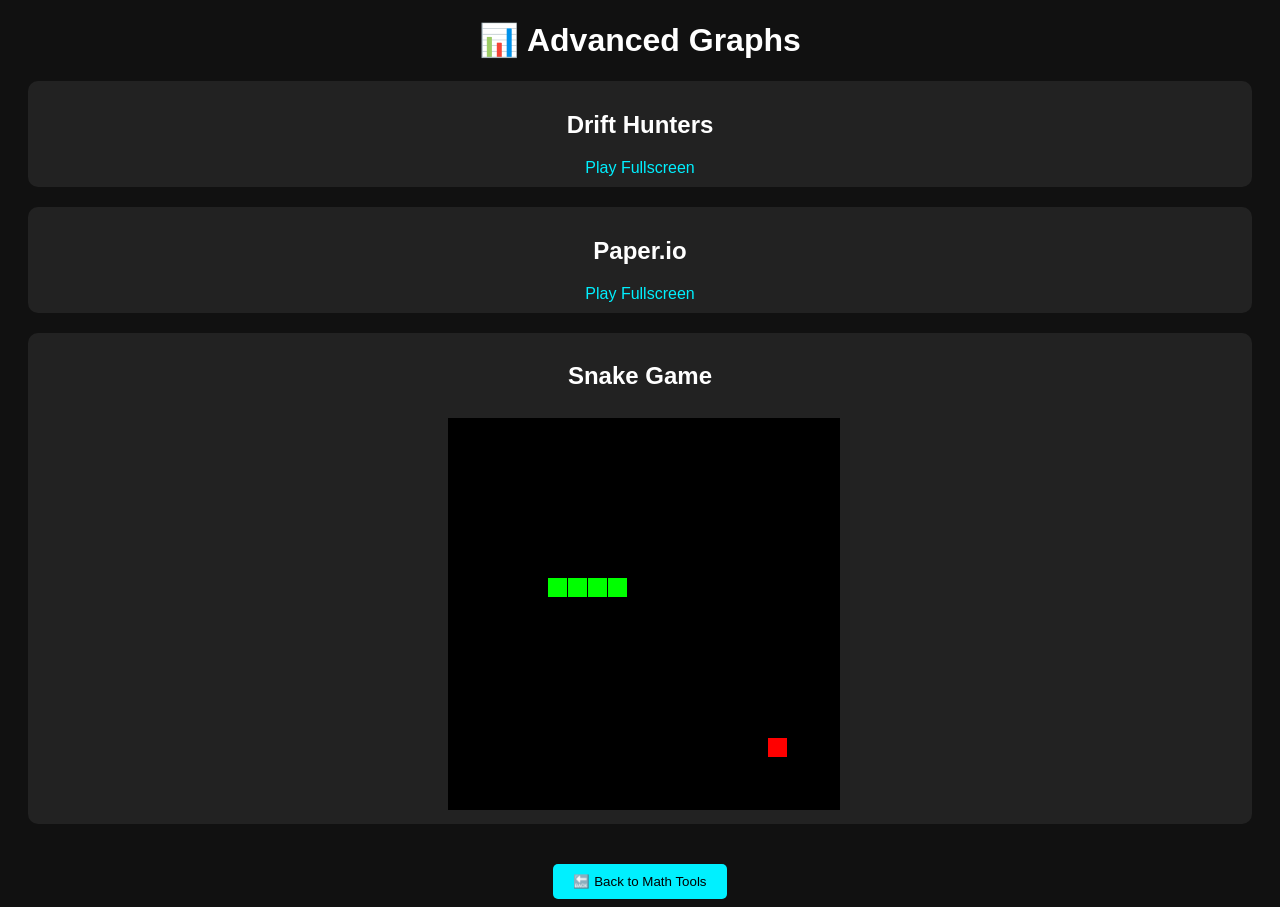
==== games.html @ a992e878 "Add files via upload" ====
<!DOCTYPE html>
<html lang="en">
<head>
    <meta charset="UTF-8">
    <title>Advanced Graphs</title>
    <style>
        body { font-family: Arial; background: #111; color: white; text-align: center; }
        .game { margin: 20px; padding: 10px; background: #222; border-radius: 10px; }
        a { color: #00f0ff; text-decoration: none; }
        button { margin-top: 20px; padding: 10px 20px; border: none; background: #00f0ff; color: #000; border-radius: 5px; cursor: pointer; }
    </style>
</head>
<body>
    <h1>📊 Advanced Graphs</h1>
    <div class="game">
        <h2>Drift Hunters</h2>
        <a href="https://drifthunters.com/" target="_blank">Play Fullscreen</a>
    </div>
    <div class="game">
        <h2>Paper.io</h2>
        <a href="https://paper-io.com/" target="_blank">Play Fullscreen</a>
    </div>
    <div class="game">
        <h2>Snake Game</h2>
        <iframe src="snake.html" width="400" height="400" style="border:none;"></iframe>
    </div>
    <button onclick="window.location.href='index.html'">🔙 Back to Math Tools</button>
</body>
</html>
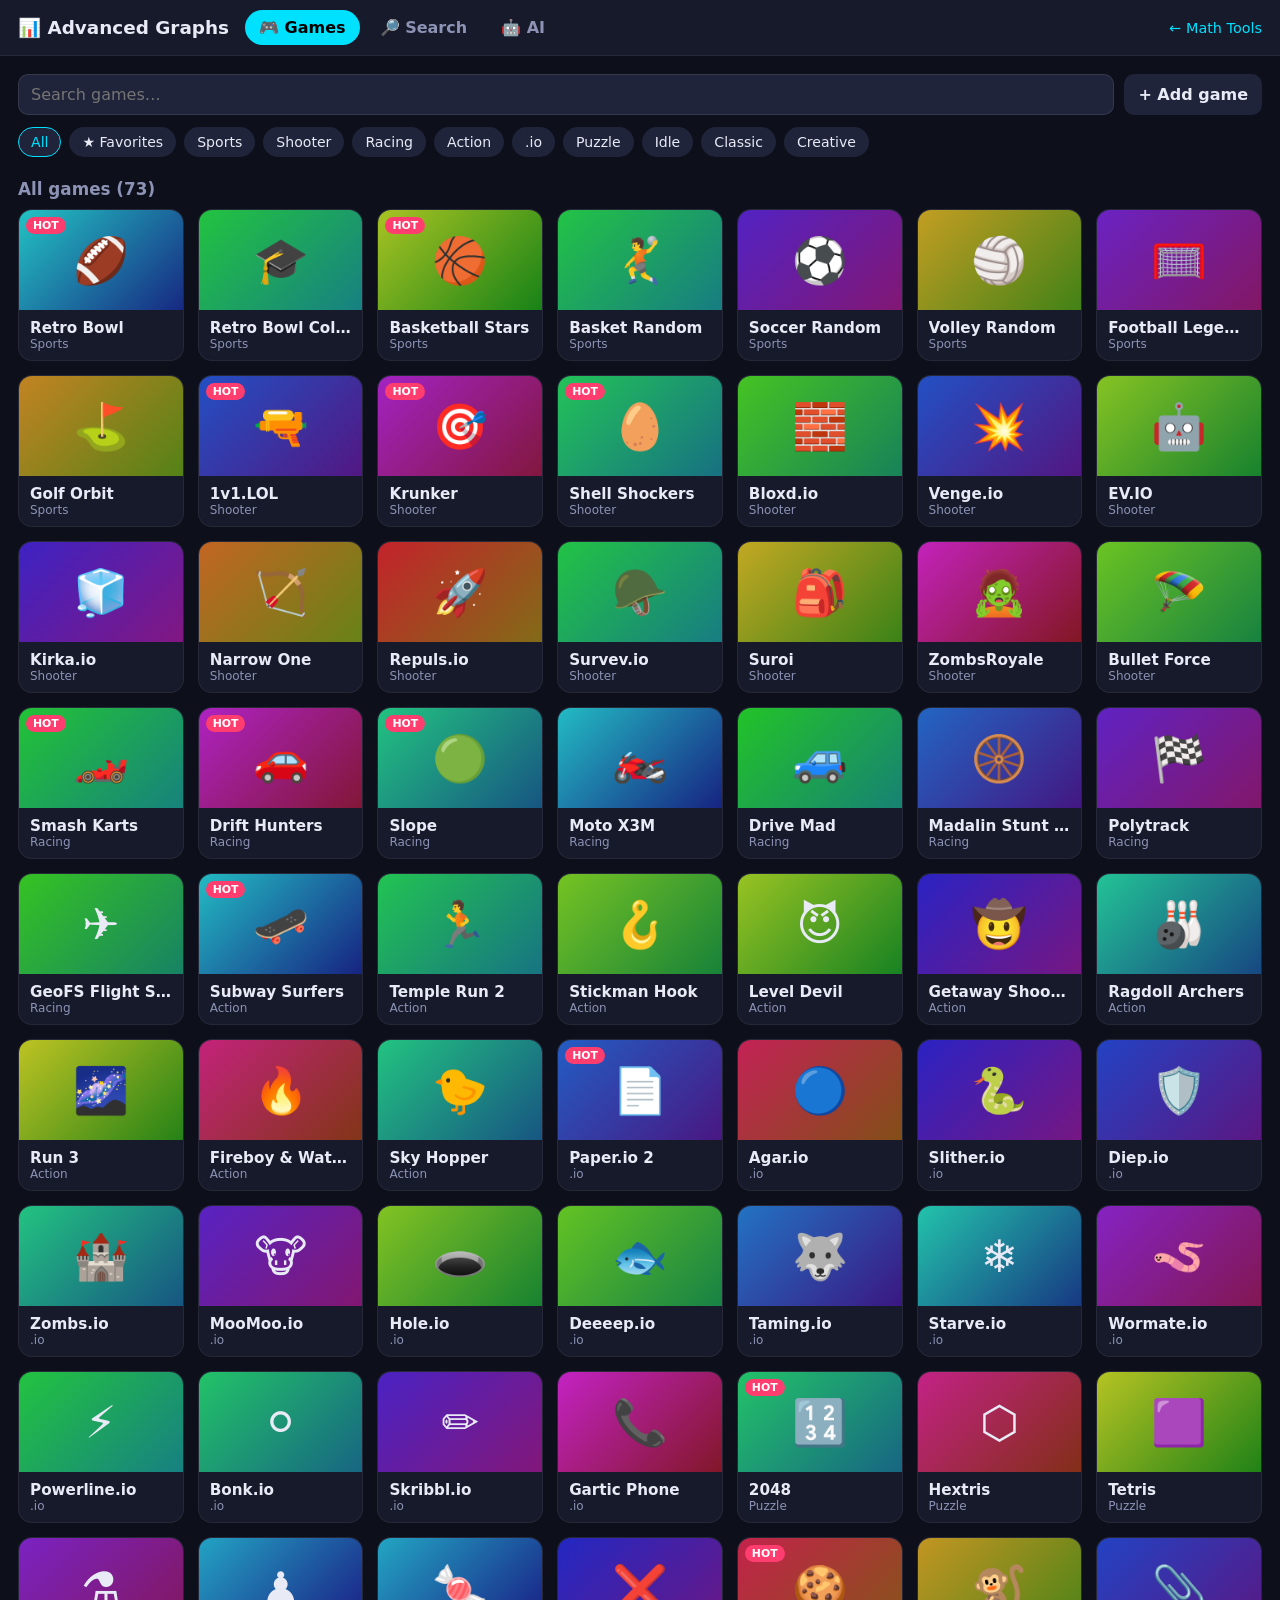
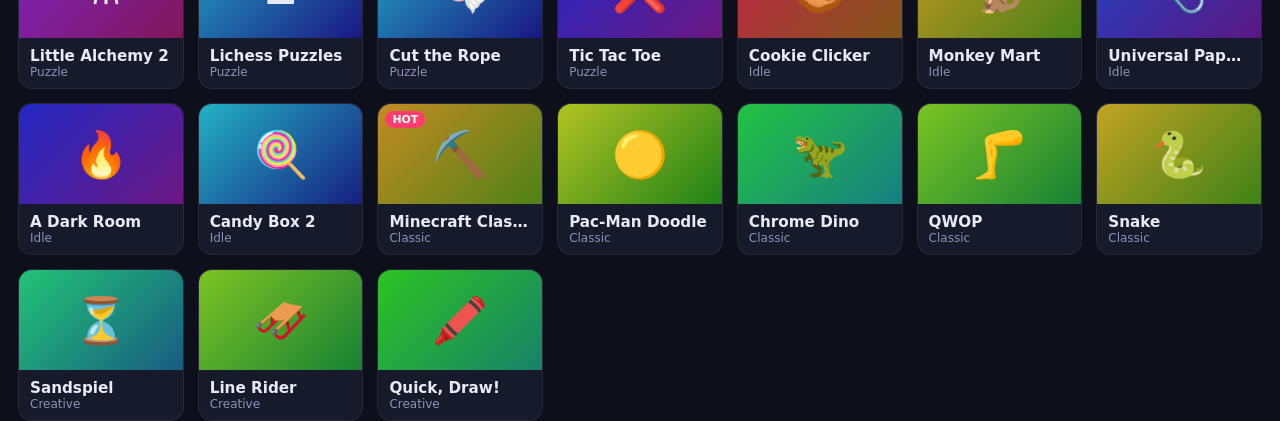
==== commit af95e2d2: "Build game hub with in-page Google search and AI chat - games.html: 73-game catalog with categories," ====
--- a/games.html
+++ b/games.html
@@ -1,29 +1,96 @@
 <!DOCTYPE html>
 <html lang="en">
 <head>
-    <meta charset="UTF-8">
-    <title>Advanced Graphs</title>
-    <style>
-        body { font-family: Arial; background: #111; color: white; text-align: center; }
-        .game { margin: 20px; padding: 10px; background: #222; border-radius: 10px; }
-        a { color: #00f0ff; text-decoration: none; }
-        button { margin-top: 20px; padding: 10px 20px; border: none; background: #00f0ff; color: #000; border-radius: 5px; cursor: pointer; }
-    </style>
+  <meta charset="UTF-8">
+  <meta name="viewport" content="width=device-width, initial-scale=1">
+  <title>Advanced Graphs</title>
+  <link rel="stylesheet" href="assets/style.css">
 </head>
 <body>
-    <h1>📊 Advanced Graphs</h1>
-    <div class="game">
-        <h2>Drift Hunters</h2>
-        <a href="https://drifthunters.com/" target="_blank">Play Fullscreen</a>
+  <header class="topbar">
+    <div class="brand">📊 Advanced Graphs</div>
+    <nav class="tabs">
+      <button class="tab active" data-view="games">🎮 Games</button>
+      <button class="tab" data-view="search">🔎 Search</button>
+      <button class="tab" data-view="ai">🤖 AI</button>
+    </nav>
+    <a class="back" href="index.html">← Math Tools</a>
+  </header>
+
+  <!-- GAMES -->
+  <main id="view-games" class="view active">
+    <div class="toolbar">
+      <input id="gameFilter" type="search" placeholder="Search games…" autocomplete="off">
+      <button id="addGameBtn" class="btn ghost">+ Add game</button>
     </div>
-    <div class="game">
-        <h2>Paper.io</h2>
-        <a href="https://paper-io.com/" target="_blank">Play Fullscreen</a>
+    <div id="chips" class="chips"></div>
+    <section id="recentWrap" hidden>
+      <h2>Recently played</h2>
+      <div id="recentGrid" class="grid"></div>
+    </section>
+    <h2 id="allTitle">All games</h2>
+    <div id="gameGrid" class="grid"></div>
+    <p id="noGames" class="muted" hidden>No games match that search.</p>
+  </main>
+
+  <!-- SEARCH -->
+  <main id="view-search" class="view">
+    <form id="searchForm" class="browserbar">
+      <button type="button" id="sHome" class="btn ghost" title="Home">🏠</button>
+      <input id="searchInput" type="text" placeholder="Search Google or type a URL" autocomplete="off">
+      <button class="btn" type="submit">Go</button>
+    </form>
+    <div class="frameWrap">
+      <iframe id="searchFrame" title="Search" referrerpolicy="no-referrer"
+        sandbox="allow-scripts allow-same-origin allow-forms"></iframe>
     </div>
-    <div class="game">
-        <h2>Snake Game</h2>
-        <iframe src="snake.html" width="400" height="400" style="border:none;"></iframe>
+    <p class="muted small">Some sites refuse to load inside another page. If a page stays blank,
+      <a id="sNewTab" href="#" target="_blank" rel="noopener">open it in a new tab</a>.</p>
+  </main>
+
+  <!-- AI -->
+  <main id="view-ai" class="view">
+    <div id="chatLog" class="chatlog">
+      <div class="msg bot"><div class="bubble">Hi! Ask me anything — homework help, facts, game tips, code, whatever. 🤖</div></div>
     </div>
-    <button onclick="window.location.href='index.html'">🔙 Back to Math Tools</button>
+    <form id="chatForm" class="chatbar">
+      <textarea id="chatInput" rows="1" placeholder="Ask anything… (Enter to send, Shift+Enter for new line)"></textarea>
+      <button class="btn" type="submit" id="chatSend">Send</button>
+      <button class="btn ghost" type="button" id="chatClear" title="New chat">🗑️</button>
+    </form>
+    <p class="muted small">AI is powered by Puter.js (free). The first time, it may ask you to sign in or create a free Puter account.</p>
+  </main>
+
+  <!-- GAME PLAYER -->
+  <div id="player" class="player" hidden>
+    <div class="playerbar">
+      <button id="pClose" class="btn ghost">← Back</button>
+      <span id="pTitle"></span>
+      <div class="spacer"></div>
+      <button id="pReload" class="btn ghost" title="Reload">⟳</button>
+      <button id="pFav" class="btn ghost" title="Favorite">☆</button>
+      <a id="pNewTab" class="btn ghost" target="_blank" rel="noopener" title="Use this if the game won't load">↗ New tab</a>
+      <button id="pFull" class="btn">⛶ Fullscreen</button>
+    </div>
+    <iframe id="pFrame" title="Game" allow="fullscreen; autoplay; gamepad; pointer-lock; clipboard-write" allowfullscreen></iframe>
+  </div>
+
+  <!-- ADD GAME DIALOG -->
+  <dialog id="addDialog">
+    <form method="dialog" id="addForm">
+      <h3>Add your own game</h3>
+      <label>Name <input name="name" required></label>
+      <label>Game URL <input name="url" type="url" required placeholder="https://…"></label>
+      <label>Emoji <input name="emoji" maxlength="4" placeholder="🎮"></label>
+      <div class="row">
+        <button class="btn ghost" value="cancel" formnovalidate>Cancel</button>
+        <button class="btn" value="ok">Add</button>
+      </div>
+    </form>
+  </dialog>
+
+  <script src="https://js.puter.com/v2/"></script>
+  <script src="assets/games-data.js"></script>
+  <script src="assets/app.js"></script>
 </body>
 </html>
--- a/assets/style.css
+++ b/assets/style.css
@@ -0,0 +1,138 @@
+:root {
+  --bg: #0d0f1a;
+  --panel: #171a2b;
+  --panel2: #20243a;
+  --text: #e8eaf6;
+  --muted: #8d93b5;
+  --accent: #00e0ff;
+  --accent2: #8a5cff;
+  --radius: 14px;
+}
+* { box-sizing: border-box; }
+html, body { margin: 0; height: 100%; }
+body {
+  background: var(--bg);
+  color: var(--text);
+  font-family: system-ui, -apple-system, "Segoe UI", Roboto, Arial, sans-serif;
+  display: flex;
+  flex-direction: column;
+}
+a { color: var(--accent); }
+h2 { font-size: 1.05rem; margin: 22px 0 10px; color: var(--muted); font-weight: 600; }
+.muted { color: var(--muted); }
+.small { font-size: .82rem; margin: 8px 0 0; }
+
+.topbar {
+  display: flex; align-items: center; gap: 16px; flex-wrap: wrap;
+  padding: 10px 18px; background: var(--panel);
+  border-bottom: 1px solid #ffffff12; position: sticky; top: 0; z-index: 5;
+}
+.brand { font-weight: 800; font-size: 1.15rem; }
+.tabs { display: flex; gap: 6px; flex: 1; }
+.tab {
+  background: transparent; color: var(--muted); border: 0; padding: 8px 14px;
+  border-radius: 999px; font: inherit; font-weight: 600; cursor: pointer;
+}
+.tab:hover { color: var(--text); background: var(--panel2); }
+.tab.active { color: #000; background: var(--accent); }
+.back { text-decoration: none; font-size: .9rem; }
+
+.view { display: none; flex: 1; padding: 18px; max-width: 1400px; width: 100%; margin: 0 auto; min-height: 0; }
+.view.active { display: flex; flex-direction: column; }
+#view-games.active { display: block; }
+
+.btn {
+  background: var(--accent); color: #000; border: 0; border-radius: 10px;
+  padding: 9px 14px; font: inherit; font-weight: 700; cursor: pointer;
+  text-decoration: none; white-space: nowrap; display: inline-flex; align-items: center;
+}
+.btn:hover { filter: brightness(1.1); }
+.btn.ghost { background: var(--panel2); color: var(--text); }
+input, textarea {
+  background: var(--panel2); color: var(--text); border: 1px solid #ffffff18;
+  border-radius: 10px; padding: 10px 12px; font: inherit; outline: none;
+}
+input:focus, textarea:focus { border-color: var(--accent); }
+
+.toolbar { display: flex; gap: 10px; }
+.toolbar input { flex: 1; font-size: 1rem; }
+.chips { display: flex; gap: 8px; flex-wrap: wrap; margin-top: 12px; }
+.chip {
+  background: var(--panel2); color: var(--text); border: 1px solid transparent;
+  padding: 6px 12px; border-radius: 999px; cursor: pointer; font: inherit; font-size: .88rem;
+}
+.chip.active { border-color: var(--accent); color: var(--accent); }
+
+.grid { display: grid; grid-template-columns: repeat(auto-fill, minmax(150px, 1fr)); gap: 14px; }
+.card {
+  position: relative; border-radius: var(--radius); overflow: hidden; cursor: pointer;
+  background: var(--panel); border: 1px solid #ffffff10; text-align: left; padding: 0;
+  color: var(--text); font: inherit; transition: transform .12s, box-shadow .12s;
+}
+.card:hover { transform: translateY(-3px); box-shadow: 0 8px 24px #0008; border-color: var(--accent); }
+.thumb { height: 100px; display: grid; place-items: center; font-size: 2.8rem; }
+.card .info { padding: 9px 11px; }
+.card .name { font-weight: 700; font-size: .95rem; white-space: nowrap; overflow: hidden; text-overflow: ellipsis; }
+.card .cat { font-size: .75rem; color: var(--muted); }
+.badge {
+  position: absolute; top: 7px; left: 7px; background: #ff3d6e; color: #fff;
+  font-size: .68rem; font-weight: 800; padding: 2px 7px; border-radius: 999px;
+}
+.fav { position: absolute; top: 5px; right: 8px; font-size: 1.1rem; color: #ffd54a; }
+.del {
+  position: absolute; top: 6px; right: 8px; background: #000a; color: #fff; border: 0;
+  border-radius: 6px; cursor: pointer; font-size: .75rem; padding: 2px 6px;
+}
+
+.player {
+  position: fixed; inset: 0; z-index: 20; background: #000;
+  display: flex; flex-direction: column;
+}
+.player[hidden] { display: none; }
+.playerbar {
+  display: flex; align-items: center; gap: 8px; padding: 8px 12px; background: var(--panel); flex-wrap: wrap;
+}
+#pTitle { font-weight: 800; }
+.spacer { flex: 1; }
+#pFrame { flex: 1; width: 100%; border: 0; background: #000; }
+
+.browserbar { display: flex; gap: 8px; }
+.browserbar input { flex: 1; font-size: 1rem; }
+.frameWrap { flex: 1; margin-top: 12px; border-radius: var(--radius); overflow: hidden; background: #fff; min-height: 60vh; }
+#searchFrame { width: 100%; height: 100%; min-height: 60vh; border: 0; display: block; }
+
+.chatlog {
+  flex: 1; overflow-y: auto; display: flex; flex-direction: column; gap: 12px;
+  padding: 6px 2px 12px; min-height: 50vh;
+}
+.msg { display: flex; }
+.msg.user { justify-content: flex-end; }
+.bubble {
+  max-width: min(780px, 88%); padding: 11px 15px; border-radius: 16px; line-height: 1.5;
+  background: var(--panel2); overflow-wrap: anywhere;
+}
+.msg.user .bubble { background: linear-gradient(135deg, var(--accent2), #5a3ad6); }
+.bubble pre { background: #0008; padding: 10px; border-radius: 8px; overflow-x: auto; }
+.bubble code { font-family: ui-monospace, Consolas, monospace; font-size: .88em; }
+.bubble p { margin: 0 0 8px; } .bubble p:last-child { margin: 0; }
+.bubble.err { background: #5a1a2a; }
+.typing::after { content: "▍"; animation: blink 1s steps(1) infinite; }
+@keyframes blink { 50% { opacity: 0; } }
+.chatbar { display: flex; gap: 8px; align-items: flex-end; }
+.chatbar textarea { flex: 1; resize: none; max-height: 180px; font-size: 1rem; }
+
+dialog {
+  background: var(--panel); color: var(--text); border: 1px solid #ffffff20;
+  border-radius: var(--radius); padding: 20px; width: min(420px, 92vw);
+}
+dialog::backdrop { background: #000a; }
+dialog h3 { margin-top: 0; }
+dialog label { display: flex; flex-direction: column; gap: 4px; margin-bottom: 12px; font-size: .9rem; }
+dialog .row { display: flex; justify-content: flex-end; gap: 8px; }
+
+@media (max-width: 600px) {
+  .topbar { padding: 10px 12px; gap: 8px; }
+  .view { padding: 12px; }
+  .grid { grid-template-columns: repeat(auto-fill, minmax(120px, 1fr)); }
+  .thumb { height: 80px; font-size: 2.2rem; }
+}
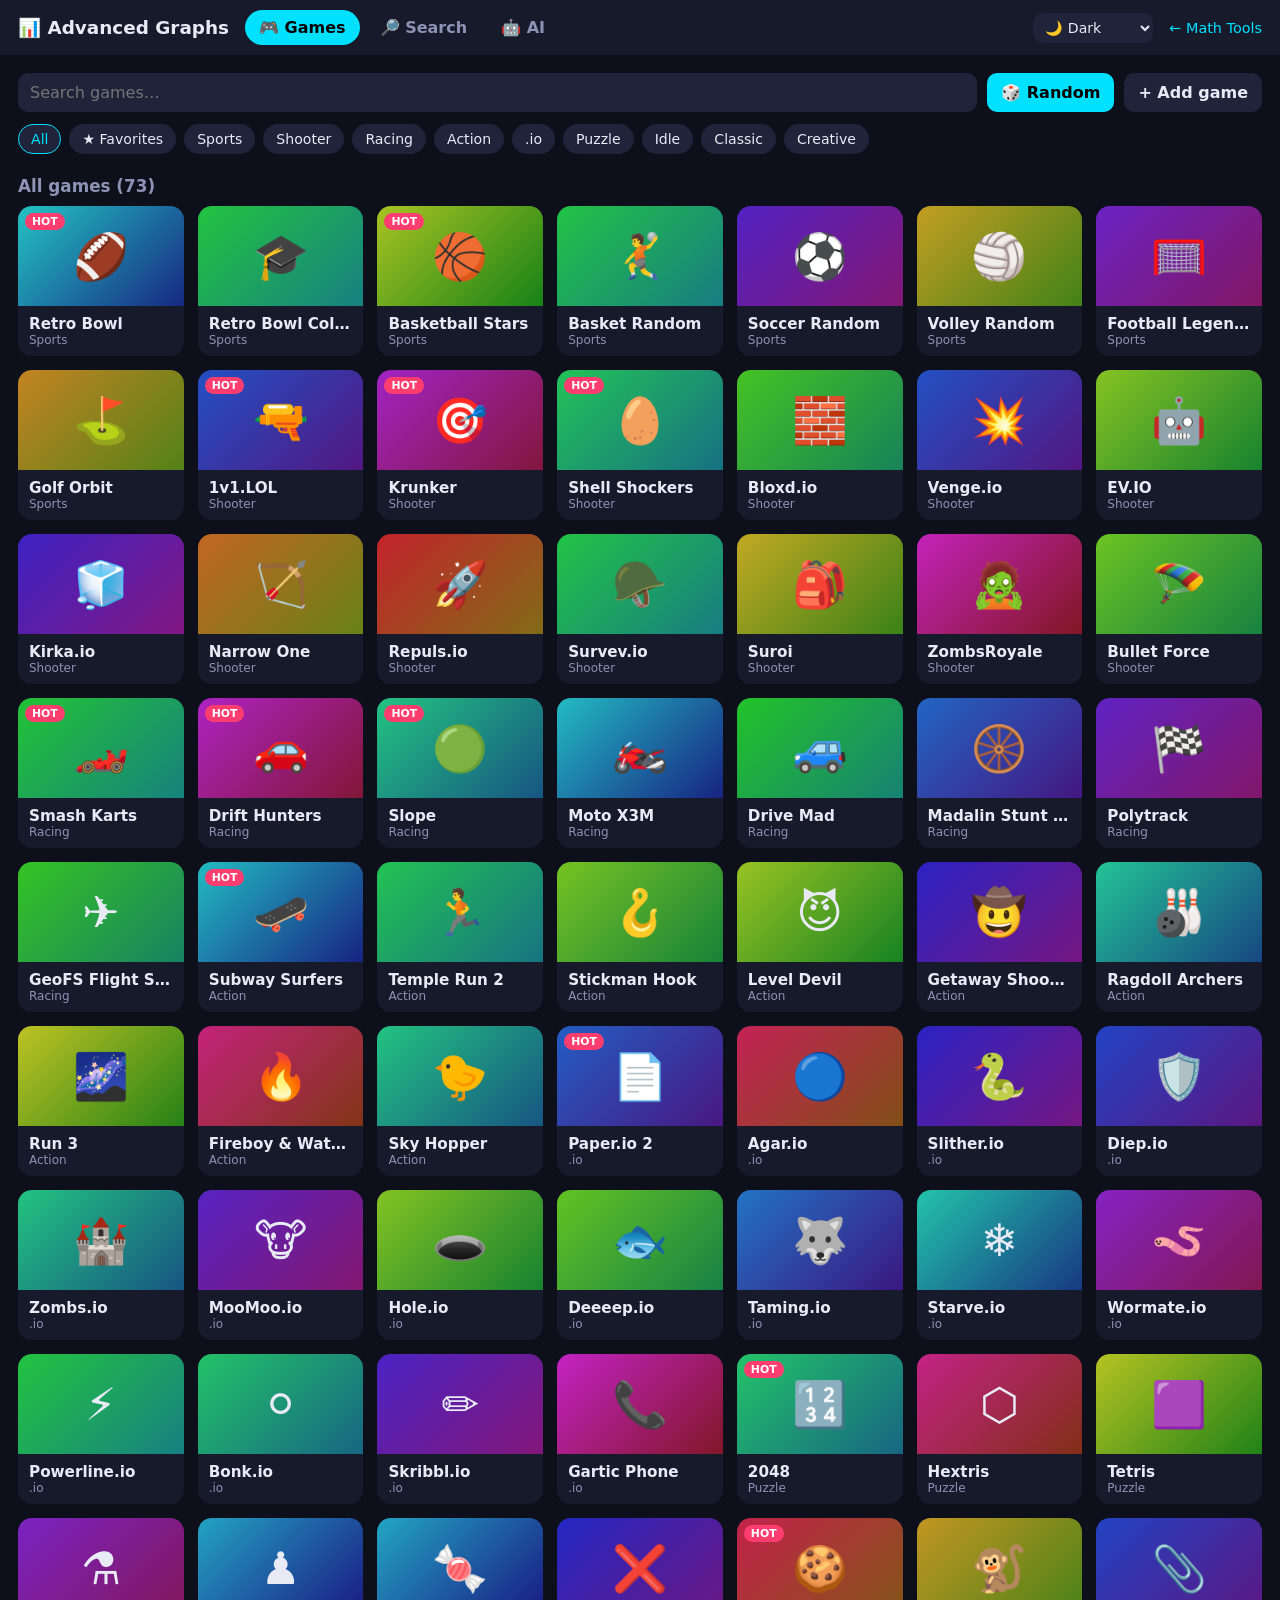
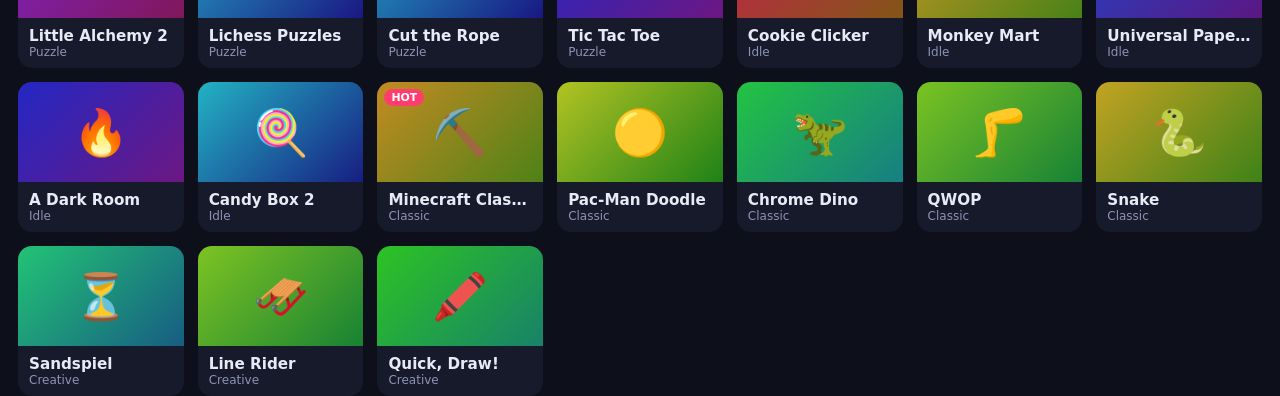
==== commit 1f95168f: "Add random game button and theme switcher - Random picks from the games currently shown (respects se" ====
--- a/games.html
+++ b/games.html
@@ -5,6 +5,7 @@
   <meta name="viewport" content="width=device-width, initial-scale=1">
   <title>Advanced Graphs</title>
   <link rel="stylesheet" href="assets/style.css">
+  <script>try { document.documentElement.dataset.theme = JSON.parse(localStorage.getItem("theme")) || "dark"; } catch {}</script>
 </head>
 <body>
   <header class="topbar">
@@ -14,6 +15,13 @@
       <button class="tab" data-view="search">🔎 Search</button>
       <button class="tab" data-view="ai">🤖 AI</button>
     </nav>
+    <select id="themeSelect" title="Theme">
+      <option value="dark">🌙 Dark</option>
+      <option value="light">☀️ Light</option>
+      <option value="midnight">🔮 Midnight</option>
+      <option value="ocean">🌊 Ocean</option>
+      <option value="hacker">💚 Hacker</option>
+    </select>
     <a class="back" href="index.html">← Math Tools</a>
   </header>
 
@@ -21,6 +29,7 @@
   <main id="view-games" class="view active">
     <div class="toolbar">
       <input id="gameFilter" type="search" placeholder="Search games…" autocomplete="off">
+      <button id="randomBtn" class="btn" title="Play a random game">🎲 Random</button>
       <button id="addGameBtn" class="btn ghost">+ Add game</button>
     </div>
     <div id="chips" class="chips"></div>
--- a/assets/style.css
+++ b/assets/style.css
@@ -6,7 +6,29 @@
   --muted: #8d93b5;
   --accent: #00e0ff;
   --accent2: #8a5cff;
+  --border: var(--border);
+  --user-bubble: linear-gradient(135deg, var(--accent2), #5a3ad6);
   --radius: 14px;
+  color-scheme: dark;
+}
+:root[data-theme="light"] {
+  --bg: #f3f5fb; --panel: #ffffff; --panel2: #e8ebf5; --text: #1b1e2e; --muted: #5d6385;
+  --accent: #0077ff; --accent2: #7a4dff; --border: #0000001a;
+  --user-bubble: linear-gradient(135deg, #0077ff, #4f5bff);
+  color-scheme: light;
+}
+:root[data-theme="light"] .tab.active, :root[data-theme="light"] .btn:not(.ghost) { color: #fff; }
+:root[data-theme="midnight"] {
+  --bg: #120a24; --panel: #1d1238; --panel2: #2a1c4f; --text: #efe8ff; --muted: #a596cc;
+  --accent: #c77dff; --accent2: #ff5cb8;
+}
+:root[data-theme="ocean"] {
+  --bg: #061a24; --panel: #0b2633; --panel2: #123747; --text: #e3f6ff; --muted: #84a9ba;
+  --accent: #2ee6c5; --accent2: #1c8cff;
+}
+:root[data-theme="hacker"] {
+  --bg: #000; --panel: #0a120a; --panel2: #102010; --text: #b6ffb6; --muted: #4fae4f;
+  --accent: #39ff14; --accent2: #0f7a0f;
 }
 * { box-sizing: border-box; }
 html, body { margin: 0; height: 100%; }
@@ -25,7 +47,7 @@
 .topbar {
   display: flex; align-items: center; gap: 16px; flex-wrap: wrap;
   padding: 10px 18px; background: var(--panel);
-  border-bottom: 1px solid #ffffff12; position: sticky; top: 0; z-index: 5;
+  border-bottom: 1px solid var(--border); position: sticky; top: 0; z-index: 5;
 }
 .brand { font-weight: 800; font-size: 1.15rem; }
 .tabs { display: flex; gap: 6px; flex: 1; }
@@ -36,6 +58,8 @@
 .tab:hover { color: var(--text); background: var(--panel2); }
 .tab.active { color: #000; background: var(--accent); }
 .back { text-decoration: none; font-size: .9rem; }
+#themeSelect { padding: 6px 8px; font-size: .88rem; cursor: pointer; }
+body, .topbar, .card, .bubble, input, textarea, select { transition: background-color .2s, color .2s; }
 
 .view { display: none; flex: 1; padding: 18px; max-width: 1400px; width: 100%; margin: 0 auto; min-height: 0; }
 .view.active { display: flex; flex-direction: column; }
@@ -48,11 +72,11 @@
 }
 .btn:hover { filter: brightness(1.1); }
 .btn.ghost { background: var(--panel2); color: var(--text); }
-input, textarea {
-  background: var(--panel2); color: var(--text); border: 1px solid #ffffff18;
+input, textarea, select {
+  background: var(--panel2); color: var(--text); border: 1px solid var(--border);
   border-radius: 10px; padding: 10px 12px; font: inherit; outline: none;
 }
-input:focus, textarea:focus { border-color: var(--accent); }
+input:focus, textarea:focus, select:focus { border-color: var(--accent); }
 
 .toolbar { display: flex; gap: 10px; }
 .toolbar input { flex: 1; font-size: 1rem; }
@@ -66,7 +90,7 @@
 .grid { display: grid; grid-template-columns: repeat(auto-fill, minmax(150px, 1fr)); gap: 14px; }
 .card {
   position: relative; border-radius: var(--radius); overflow: hidden; cursor: pointer;
-  background: var(--panel); border: 1px solid #ffffff10; text-align: left; padding: 0;
+  background: var(--panel); border: 1px solid var(--border); text-align: left; padding: 0;
   color: var(--text); font: inherit; transition: transform .12s, box-shadow .12s;
 }
 .card:hover { transform: translateY(-3px); box-shadow: 0 8px 24px #0008; border-color: var(--accent); }
@@ -111,7 +135,7 @@
   max-width: min(780px, 88%); padding: 11px 15px; border-radius: 16px; line-height: 1.5;
   background: var(--panel2); overflow-wrap: anywhere;
 }
-.msg.user .bubble { background: linear-gradient(135deg, var(--accent2), #5a3ad6); }
+.msg.user .bubble { background: var(--user-bubble); color: #fff; }
 .bubble pre { background: #0008; padding: 10px; border-radius: 8px; overflow-x: auto; }
 .bubble code { font-family: ui-monospace, Consolas, monospace; font-size: .88em; }
 .bubble p { margin: 0 0 8px; } .bubble p:last-child { margin: 0; }
@@ -122,7 +146,7 @@
 .chatbar textarea { flex: 1; resize: none; max-height: 180px; font-size: 1rem; }
 
 dialog {
-  background: var(--panel); color: var(--text); border: 1px solid #ffffff20;
+  background: var(--panel); color: var(--text); border: 1px solid var(--border);
   border-radius: var(--radius); padding: 20px; width: min(420px, 92vw);
 }
 dialog::backdrop { background: #000a; }
